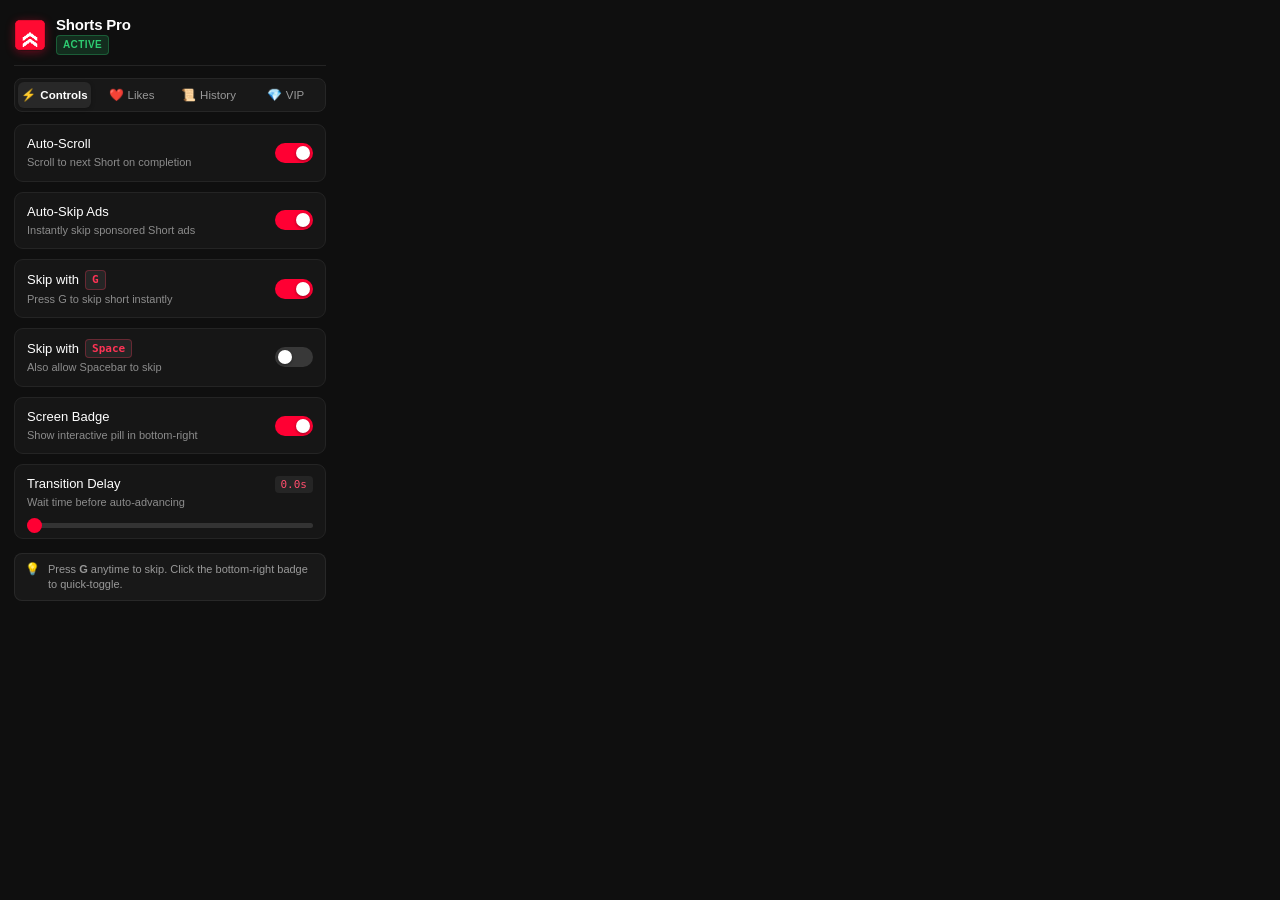
==== publish/popup.html @ 9a987a4a "Initial release: Auto Shorts Scroller Pro v1.5.0 with ad skipper and VIP license gate" ====
<!DOCTYPE html>
<html lang="en">
<head>
  <meta charset="UTF-8">
  <meta name="viewport" content="width=device-width, initial-scale=1.0">
  <title>Auto Shorts Scroller Pro</title>
  <link rel="stylesheet" href="popup.css">
</head>
<body>
  <div class="container">
    <!-- Header -->
    <header class="header">
      <div class="logo-group">
        <img src="icons/icon48.png" alt="Logo" class="logo">
        <div>
          <h1>Shorts Pro</h1>
          <span class="badge" id="statusBadge">Active</span>
        </div>
      </div>
    </header>

    <!-- Navigation Tabs -->
    <nav class="tabs-nav">
      <button class="tab-btn active" data-tab="controls">
        <span class="tab-icon">⚡</span> Controls
      </button>
      <button class="tab-btn" data-tab="autolike">
        <span class="tab-icon">❤️</span> Likes
      </button>
      <button class="tab-btn" data-tab="history">
        <span class="tab-icon">📜</span> History
      </button>
      <button class="tab-btn" data-tab="license">
        <span class="tab-icon">💎</span> VIP
      </button>
    </nav>

    <!-- Tab 1: Controls -->
    <section class="tab-pane active" id="tab-controls">
      <div class="settings-list">
        <!-- Auto Scroll -->
        <div class="setting-item">
          <div class="setting-info">
            <label class="setting-title" for="toggleAutoScroll">Auto-Scroll</label>
            <span class="setting-desc">Scroll to next Short on completion</span>
          </div>
          <label class="switch">
            <input type="checkbox" id="toggleAutoScroll" checked>
            <span class="slider round"></span>
          </label>
        </div>

        <!-- Auto-Skip Ads -->
        <div class="setting-item">
          <div class="setting-info">
            <label class="setting-title" for="toggleSkipAds">Auto-Skip Ads</label>
            <span class="setting-desc">Instantly skip sponsored Short ads</span>
          </div>
          <label class="switch">
            <input type="checkbox" id="toggleSkipAds" checked>
            <span class="slider round"></span>
          </label>
        </div>

        <!-- Skip with G -->
        <div class="setting-item">
          <div class="setting-info">
            <label class="setting-title" for="toggleSkipKey">
              Skip with <kbd class="key-badge">G</kbd>
            </label>
            <span class="setting-desc">Press G to skip short instantly</span>
          </div>
          <label class="switch">
            <input type="checkbox" id="toggleSkipKey" checked>
            <span class="slider round"></span>
          </label>
        </div>

        <!-- Skip with Space -->
        <div class="setting-item">
          <div class="setting-info">
            <label class="setting-title" for="toggleSpaceSkip">
              Skip with <kbd class="key-badge">Space</kbd>
            </label>
            <span class="setting-desc">Also allow Spacebar to skip</span>
          </div>
          <label class="switch">
            <input type="checkbox" id="toggleSpaceSkip">
            <span class="slider round"></span>
          </label>
        </div>

        <!-- On-Screen HUD Badge -->
        <div class="setting-item">
          <div class="setting-info">
            <label class="setting-title" for="toggleIndicator">Screen Badge</label>
            <span class="setting-desc">Show interactive pill in bottom-right</span>
          </div>
          <label class="switch">
            <input type="checkbox" id="toggleIndicator" checked>
            <span class="slider round"></span>
          </label>
        </div>

        <!-- Transition Delay -->
        <div class="setting-item delay-setting">
          <div class="setting-info">
            <div class="delay-title-row">
              <span class="setting-title">Transition Delay</span>
              <span class="delay-val" id="delayValue">0.0s</span>
            </div>
            <span class="setting-desc">Wait time before auto-advancing</span>
          </div>
          <input type="range" id="delayRange" min="0" max="3" step="0.5" value="0" class="range-slider">
        </div>
      </div>
    </section>

    <!-- Tab 2: Auto-Like -->
    <section class="tab-pane" id="tab-autolike">
      <div class="settings-list">
        <!-- Auto-Like Mode -->
        <div class="setting-item mode-setting">
          <div class="setting-info">
            <span class="setting-title">Auto-Like Mode</span>
            <span class="setting-desc">Automatically like Shorts you watch</span>
          </div>
          <div class="mode-options">
            <label class="mode-label">
              <input type="radio" name="autoLikeMode" value="off">
              <span>Off</span>
            </label>
            <label class="mode-label">
              <input type="radio" name="autoLikeMode" value="favorites" checked>
              <span>Favorites</span>
            </label>
            <label class="mode-label">
              <input type="radio" name="autoLikeMode" value="all">
              <span>All</span>
            </label>
          </div>
        </div>

        <!-- Creator Whitelist Box -->
        <div class="card-box" id="creatorBox">
          <div class="card-title-row">
            <span class="card-title">Favorite Creators</span>
            <span class="card-subtitle">Channel handle or name</span>
          </div>

          <div class="creator-input-group">
            <input type="text" id="creatorInput" placeholder="@MrBeast or channel" class="text-input">
            <button id="addCreatorBtn" class="primary-btn">Add</button>
          </div>

          <div class="creators-chip-list" id="creatorsChipList">
            <!-- Rendered by JS -->
          </div>
          <p class="field-hint">Shorts from these channels are automatically liked after 2.5s of playback.</p>
        </div>
      </div>
    </section>

    <!-- Tab 3: Recent Watched History -->
    <section class="tab-pane" id="tab-history">
      <div class="history-header">
        <span class="history-count" id="historyCount">0 Shorts</span>
        <button id="clearHistoryBtn" class="text-btn">Clear</button>
      </div>

      <div class="history-list" id="historyList">
        <!-- Rendered by JS -->
      </div>
    </section>

    <!-- Tab 4: VIP License / Activation -->
    <section class="tab-pane" id="tab-license">
      <div class="settings-list">
        <div class="card-box">
          <div class="card-title-row">
            <span class="card-title">VIP Activation Link</span>
            <span class="badge" id="licenseStatusBadge">👑 Active</span>
          </div>
          <p class="field-hint" style="margin-bottom: 10px;">
            Enter your private activation link or key to open and unlock full Pro access:
          </p>

          <div class="creator-input-group">
            <input type="text" id="licenseInput" placeholder="Paste activation link or key..." class="text-input">
            <button id="activateLicenseBtn" class="primary-btn">Unlock</button>
          </div>

          <div id="licenseFeedback" style="font-size: 11px; margin-top: 6px; display: none;"></div>

          <div style="margin-top: 14px; padding-top: 10px; border-top: 1px solid #282828; display: flex; justify-content: space-between; align-items: center;">
            <span style="font-size: 11px; color: #888;">Need an activation link?</span>
            <a href="https://github.com/bakipakilaki-cpu/auto-shorts-scroller" target="_blank" class="text-btn" style="color: #ff3b5c; font-weight: 600;">Get Pro Access ↗</a>
          </div>
        </div>

        <!-- Creator Monetization Toggle -->
        <div class="setting-item">
          <div class="setting-info">
            <label class="setting-title" for="toggleLockMode">Require License Link</label>
            <span class="setting-desc">Lock app for buyers to monetize</span>
          </div>
          <label class="switch">
            <input type="checkbox" id="toggleLockMode">
            <span class="slider round"></span>
          </label>
        </div>
      </div>
    </section>

    <!-- Footer -->
    <footer class="footer">
      <div class="hint-card">
        <span class="hint-icon">💡</span>
        <span class="hint-text">Press <strong>G</strong> anytime to skip. Click the bottom-right badge to quick-toggle.</span>
      </div>
    </footer>
  </div>

  <script src="popup.js"></script>
</body>
</html>
---- publish/popup.css ----
* {
  box-sizing: border-box;
  margin: 0;
  padding: 0;
  user-select: none;
}

body {
  width: 340px;
  background-color: #0f0f0f;
  color: #f1f1f1;
  font-family: -apple-system, BlinkMacSystemFont, "Segoe UI", Roboto, Helvetica, Arial, sans-serif;
  font-size: 13px;
  line-height: 1.4;
  padding: 14px;
}

.container {
  display: flex;
  flex-direction: column;
  gap: 12px;
}

/* Header */
.header {
  display: flex;
  align-items: center;
  justify-content: space-between;
  padding-bottom: 10px;
  border-bottom: 1px solid #242424;
}

.logo-group {
  display: flex;
  align-items: center;
  gap: 10px;
}

.logo {
  width: 32px;
  height: 32px;
  border-radius: 8px;
  box-shadow: 0 2px 8px rgba(255, 0, 51, 0.35);
}

h1 {
  font-size: 15px;
  font-weight: 600;
  color: #ffffff;
  letter-spacing: -0.2px;
}

.badge {
  display: inline-block;
  font-size: 10px;
  font-weight: 600;
  text-transform: uppercase;
  letter-spacing: 0.4px;
  padding: 2px 6px;
  border-radius: 4px;
  background: rgba(38, 166, 91, 0.2);
  color: #2ecc71;
  border: 1px solid rgba(46, 204, 113, 0.3);
}

.badge.inactive {
  background: rgba(255, 255, 255, 0.08);
  color: #aaaaaa;
  border-color: rgba(255, 255, 255, 0.1);
}

/* Navigation Tabs */
.tabs-nav {
  display: flex;
  background: #181818;
  padding: 3px;
  border-radius: 8px;
  border: 1px solid #262626;
  gap: 4px;
}

.tab-btn {
  flex: 1;
  display: flex;
  align-items: center;
  justify-content: center;
  gap: 4px;
  background: transparent;
  border: none;
  color: #999;
  font-size: 11.5px;
  font-weight: 500;
  padding: 6px 3px;
  border-radius: 6px;
  cursor: pointer;
  transition: all 0.18s ease;
  white-space: nowrap;
}

.tab-btn:hover {
  color: #ffffff;
  background: rgba(255, 255, 255, 0.05);
}

.tab-btn.active {
  color: #ffffff;
  background: #282828;
  font-weight: 600;
  box-shadow: 0 1px 4px rgba(0, 0, 0, 0.3);
}

.tab-icon {
  font-size: 12px;
}

/* Tab Panes */
.tab-pane {
  display: none;
}

.tab-pane.active {
  display: block;
}

/* Settings List */
.settings-list {
  display: flex;
  flex-direction: column;
  gap: 10px;
}

.setting-item {
  display: flex;
  align-items: center;
  justify-content: space-between;
  gap: 12px;
  background: #161616;
  padding: 10px 12px;
  border-radius: 9px;
  border: 1px solid #242424;
}

.setting-info {
  display: flex;
  flex-direction: column;
  gap: 2px;
}

.setting-title {
  font-size: 13px;
  font-weight: 500;
  color: #ffffff;
  cursor: pointer;
  display: flex;
  align-items: center;
  gap: 6px;
}

.key-badge {
  display: inline-block;
  font-family: ui-monospace, SFMono-Regular, Menlo, Monaco, monospace;
  font-size: 11px;
  font-weight: 600;
  background: #252525;
  color: #ff3355;
  padding: 1px 6px;
  border-radius: 4px;
  border: 1px solid rgba(255, 51, 85, 0.3);
}

.setting-desc {
  font-size: 11px;
  color: #8c8c8c;
}

/* Switches */
.switch {
  position: relative;
  display: inline-block;
  width: 38px;
  height: 20px;
  flex-shrink: 0;
}

.switch input {
  opacity: 0;
  width: 0;
  height: 0;
}

.slider {
  position: absolute;
  cursor: pointer;
  top: 0;
  left: 0;
  right: 0;
  bottom: 0;
  background-color: #383838;
  transition: 0.22s cubic-bezier(0.4, 0, 0.2, 1);
  border-radius: 20px;
}

.slider:before {
  position: absolute;
  content: "";
  height: 14px;
  width: 14px;
  left: 3px;
  bottom: 3px;
  background-color: white;
  transition: 0.22s cubic-bezier(0.4, 0, 0.2, 1);
  border-radius: 50%;
  box-shadow: 0 1px 3px rgba(0, 0, 0, 0.4);
}

input:checked + .slider {
  background-color: #ff0033;
}

input:checked + .slider:before {
  transform: translateX(18px);
}

/* Delay Setting */
.delay-setting {
  flex-direction: column;
  align-items: stretch;
  gap: 8px;
}

.delay-title-row {
  display: flex;
  justify-content: space-between;
  align-items: center;
}

.delay-val {
  font-family: ui-monospace, SFMono-Regular, Menlo, Monaco, Consolas, monospace;
  font-size: 11px;
  background: #252525;
  padding: 1px 6px;
  border-radius: 4px;
  color: #ff4d6d;
}

.range-slider {
  -webkit-appearance: none;
  width: 100%;
  height: 5px;
  border-radius: 5px;
  background: #333333;
  outline: none;
  margin-top: 4px;
}

.range-slider::-webkit-slider-thumb {
  -webkit-appearance: none;
  appearance: none;
  width: 15px;
  height: 15px;
  border-radius: 50%;
  background: #ff0033;
  cursor: pointer;
  transition: transform 0.15s ease;
}

.range-slider::-webkit-slider-thumb:hover {
  transform: scale(1.2);
}

/* Auto-Like Mode Segmented Control */
.mode-setting {
  flex-direction: column;
  align-items: stretch;
  gap: 8px;
}

.mode-options {
  display: flex;
  background: #101010;
  border-radius: 6px;
  padding: 2px;
  border: 1px solid #292929;
  gap: 2px;
}

.mode-label {
  flex: 1;
  text-align: center;
  cursor: pointer;
}

.mode-label input {
  display: none;
}

.mode-label span {
  display: block;
  font-size: 11px;
  font-weight: 500;
  padding: 6px 2px;
  border-radius: 5px;
  color: #888;
  transition: all 0.15s ease;
}

.mode-label input:checked + span {
  background: #ff0033;
  color: #ffffff;
  font-weight: 600;
}

/* Creator Card Box */
.card-box {
  background: #161616;
  border: 1px solid #242424;
  border-radius: 9px;
  padding: 12px;
  display: flex;
  flex-direction: column;
  gap: 10px;
}

.card-title-row {
  display: flex;
  justify-content: space-between;
  align-items: baseline;
}

.card-title {
  font-size: 13px;
  font-weight: 600;
  color: #ffffff;
}

.card-subtitle {
  font-size: 10px;
  color: #777;
}

.creator-input-group {
  display: flex;
  gap: 6px;
}

.text-input {
  flex: 1;
  background: #111111;
  border: 1px solid #333333;
  color: #ffffff;
  padding: 7px 10px;
  border-radius: 6px;
  font-size: 12px;
  outline: none;
  transition: border-color 0.15s ease;
}

.text-input:focus {
  border-color: #ff0033;
}

.primary-btn {
  background: #ff0033;
  border: none;
  color: #ffffff;
  font-weight: 600;
  font-size: 12px;
  padding: 0 12px;
  border-radius: 6px;
  cursor: pointer;
  transition: background 0.15s ease;
}

.primary-btn:hover {
  background: #e6002e;
}

.creators-chip-list {
  display: flex;
  flex-wrap: wrap;
  gap: 6px;
  max-height: 100px;
  overflow-y: auto;
}

.creator-chip {
  display: inline-flex;
  align-items: center;
  gap: 5px;
  background: #222222;
  border: 1px solid #333333;
  color: #f1f1f1;
  font-size: 11px;
  font-weight: 500;
  padding: 3px 8px;
  border-radius: 12px;
}

.creator-chip-remove {
  cursor: pointer;
  color: #888;
  font-size: 11px;
  font-weight: 700;
  line-height: 1;
  transition: color 0.15s ease;
}

.creator-chip-remove:hover {
  color: #ff3355;
}

.field-hint {
  font-size: 10px;
  color: #7a7a7a;
  line-height: 1.3;
}

/* History Tab */
.history-header {
  display: flex;
  justify-content: space-between;
  align-items: center;
  padding: 0 4px 6px 4px;
}

.history-count {
  font-size: 12px;
  font-weight: 600;
  color: #aaa;
}

.text-btn {
  background: transparent;
  border: none;
  color: #ff4d6d;
  font-size: 11px;
  font-weight: 600;
  cursor: pointer;
  padding: 2px 6px;
  border-radius: 4px;
}

.text-btn:hover {
  background: rgba(255, 51, 85, 0.15);
}

.history-list {
  display: flex;
  flex-direction: column;
  gap: 6px;
  max-height: 250px;
  overflow-y: auto;
  padding-right: 2px;
}

.history-item {
  display: flex;
  align-items: center;
  justify-content: space-between;
  gap: 10px;
  background: #161616;
  border: 1px solid #222;
  border-radius: 8px;
  padding: 8px 10px;
  text-decoration: none;
  color: inherit;
  transition: all 0.15s ease;
  cursor: pointer;
}

.history-item:hover {
  background: #202020;
  border-color: #333;
  transform: translateX(2px);
}

.history-item-info {
  display: flex;
  flex-direction: column;
  gap: 2px;
  overflow: hidden;
}

.history-title {
  font-size: 12px;
  font-weight: 500;
  color: #ffffff;
  white-space: nowrap;
  overflow: hidden;
  text-overflow: ellipsis;
}

.history-meta {
  display: flex;
  align-items: center;
  gap: 6px;
  font-size: 10px;
  color: #888;
}

.history-creator {
  color: #ff3355;
  font-weight: 600;
}

.history-empty {
  text-align: center;
  padding: 30px 10px;
  color: #777;
  font-size: 12px;
  display: flex;
  flex-direction: column;
  gap: 6px;
  align-items: center;
}

.history-empty-icon {
  font-size: 24px;
}

/* Footer / Hint */
.footer {
  margin-top: 2px;
}

.hint-card {
  display: flex;
  align-items: flex-start;
  gap: 8px;
  background: rgba(255, 255, 255, 0.04);
  padding: 8px 10px;
  border-radius: 8px;
  border: 1px solid rgba(255, 255, 255, 0.07);
}

.hint-icon {
  font-size: 12px;
  line-height: 1.3;
}

.hint-text {
  font-size: 11px;
  color: #999;
  line-height: 1.35;
}
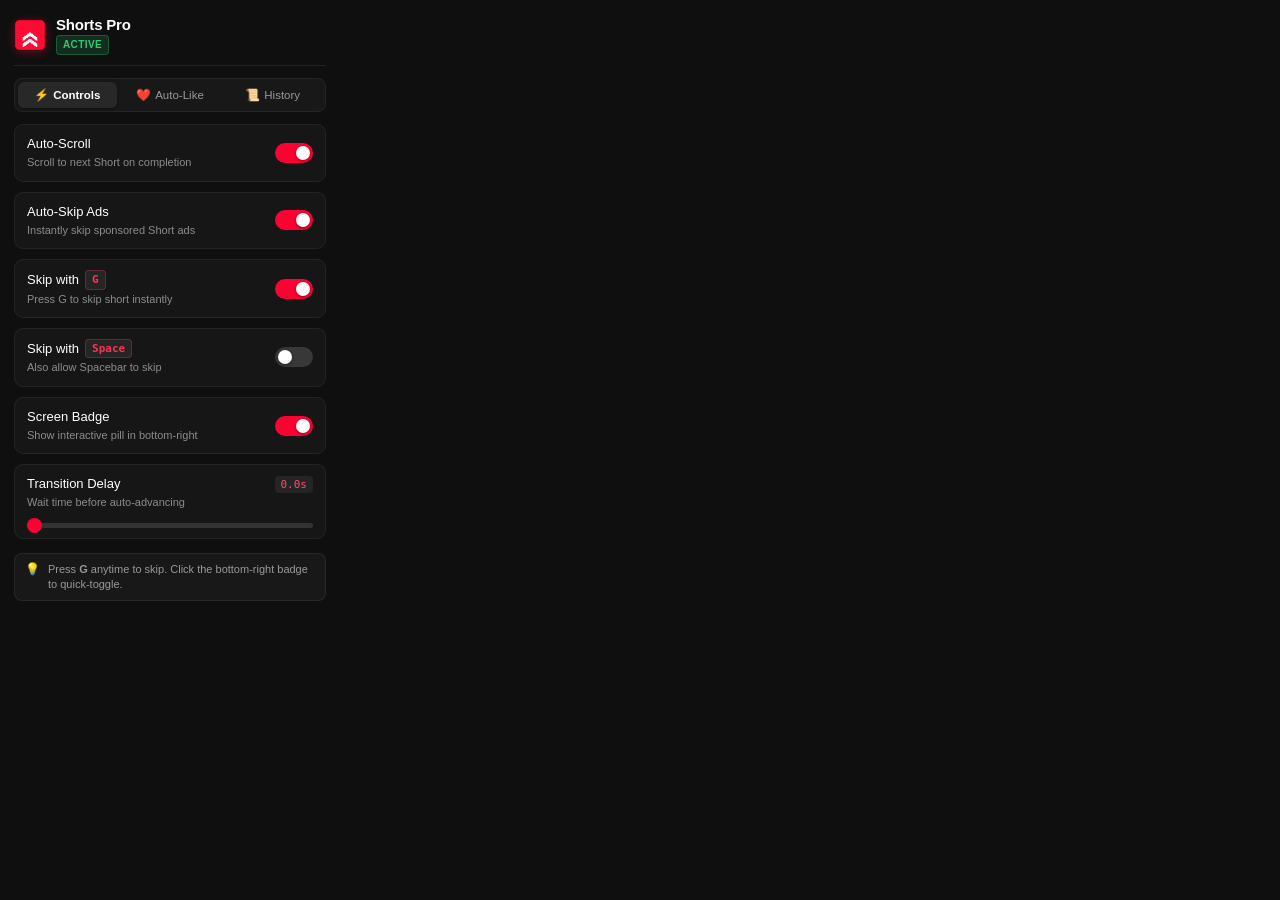
==== commit 5a921878: "Remove license password gates; make direct download 100% password-free" ====
--- a/publish/popup.html
+++ b/publish/popup.html
@@ -25,13 +25,10 @@
         <span class="tab-icon">⚡</span> Controls
       </button>
       <button class="tab-btn" data-tab="autolike">
-        <span class="tab-icon">❤️</span> Likes
+        <span class="tab-icon">❤️</span> Auto-Like
       </button>
       <button class="tab-btn" data-tab="history">
         <span class="tab-icon">📜</span> History
-      </button>
-      <button class="tab-btn" data-tab="license">
-        <span class="tab-icon">💎</span> VIP
       </button>
     </nav>
 
@@ -173,45 +170,6 @@
       </div>
     </section>
 
-    <!-- Tab 4: VIP License / Activation -->
-    <section class="tab-pane" id="tab-license">
-      <div class="settings-list">
-        <div class="card-box">
-          <div class="card-title-row">
-            <span class="card-title">VIP Activation Link</span>
-            <span class="badge" id="licenseStatusBadge">👑 Active</span>
-          </div>
-          <p class="field-hint" style="margin-bottom: 10px;">
-            Enter your private activation link or key to open and unlock full Pro access:
-          </p>
-
-          <div class="creator-input-group">
-            <input type="text" id="licenseInput" placeholder="Paste activation link or key..." class="text-input">
-            <button id="activateLicenseBtn" class="primary-btn">Unlock</button>
-          </div>
-
-          <div id="licenseFeedback" style="font-size: 11px; margin-top: 6px; display: none;"></div>
-
-          <div style="margin-top: 14px; padding-top: 10px; border-top: 1px solid #282828; display: flex; justify-content: space-between; align-items: center;">
-            <span style="font-size: 11px; color: #888;">Need an activation link?</span>
-            <a href="https://github.com/bakipakilaki-cpu/auto-shorts-scroller" target="_blank" class="text-btn" style="color: #ff3b5c; font-weight: 600;">Get Pro Access ↗</a>
-          </div>
-        </div>
-
-        <!-- Creator Monetization Toggle -->
-        <div class="setting-item">
-          <div class="setting-info">
-            <label class="setting-title" for="toggleLockMode">Require License Link</label>
-            <span class="setting-desc">Lock app for buyers to monetize</span>
-          </div>
-          <label class="switch">
-            <input type="checkbox" id="toggleLockMode">
-            <span class="slider round"></span>
-          </label>
-        </div>
-      </div>
-    </section>
-
     <!-- Footer -->
     <footer class="footer">
       <div class="hint-card">
